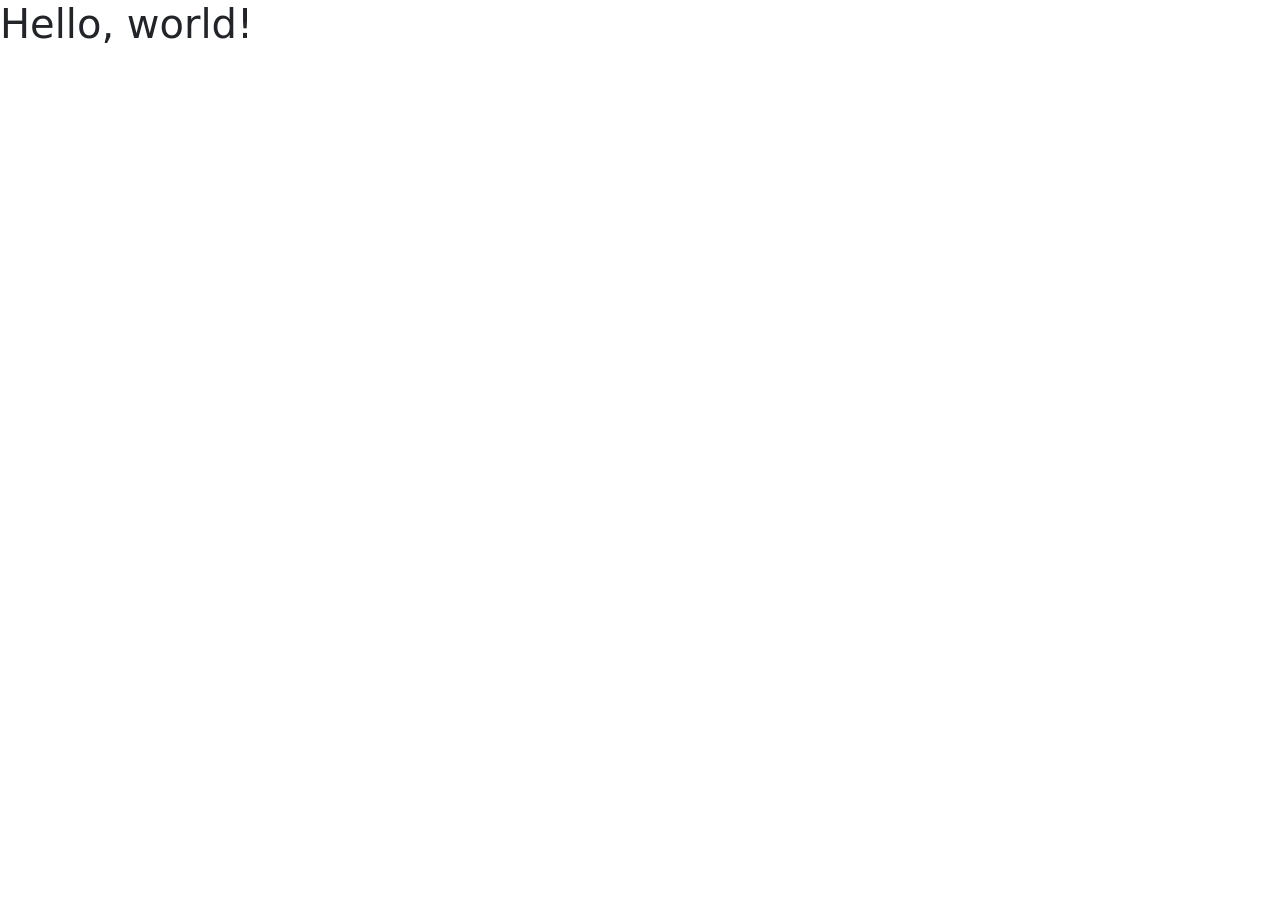
==== index.html @ 4c142cde "Initial commit" ====
<!doctype html>
<html lang="en">

<head>
    <meta charset="utf-8">
    <meta name="viewport" content="width=device-width, initial-scale=1">
    <title>Bootstrap demo</title>
    <link href="css/bootstrap.min.css" rel="stylesheet">
    <link rel="stylesheet" href="css/style.css">
</head>

<body>
    <h1>Hello, world!</h1>
                       <script src="js/bootstrap.min.js"></script>
</body>
</html>
---- css/style.css ----
/* 預設情況下（小螢幕），外層維持單欄 */
.custom-grid-wrapper {
    display: block;
}

/* 當螢幕尺寸超過 1900px 時，讓兩組圖文各自獨立的 .row 變成一排兩組並排 */
@media (min-width: 1900px) {
    .custom-grid-wrapper {
        display: grid;
        grid-template-columns: repeat(2, 1fr); /* 建立兩個等寬欄位 */
        gap: 30px; /* 兩組圖文之間的間距 */
    }
}
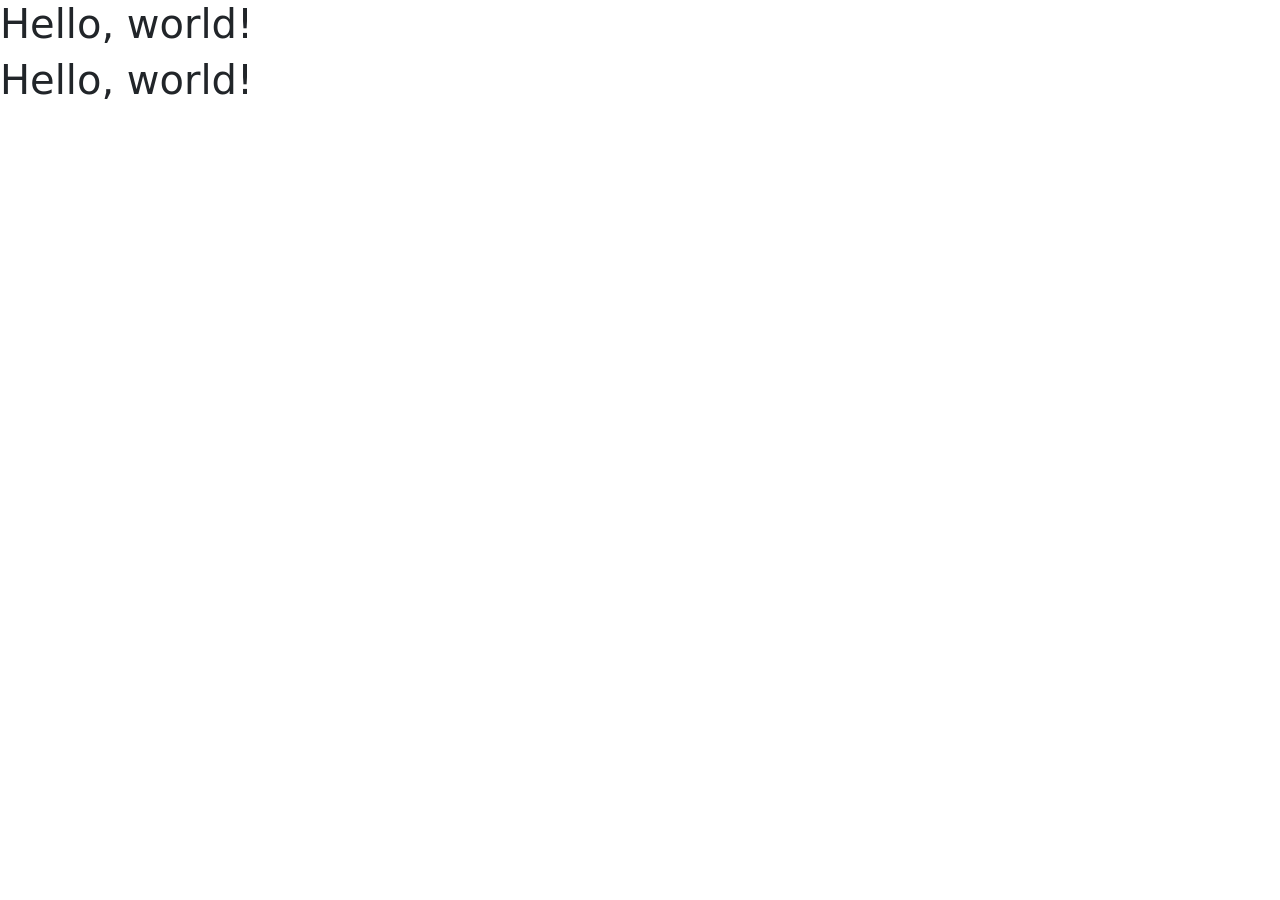
==== commit 731a2357: "Update index.html" ====
--- a/index.html
+++ b/index.html
@@ -12,5 +12,7 @@
 <body>
     <h1>Hello, world!</h1>
                        <script src="js/bootstrap.min.js"></script>
+                           <h1>Hello, world!</h1>
+                       <script src="js/bootstrap.min.js"></script>
 </body>
 </html>
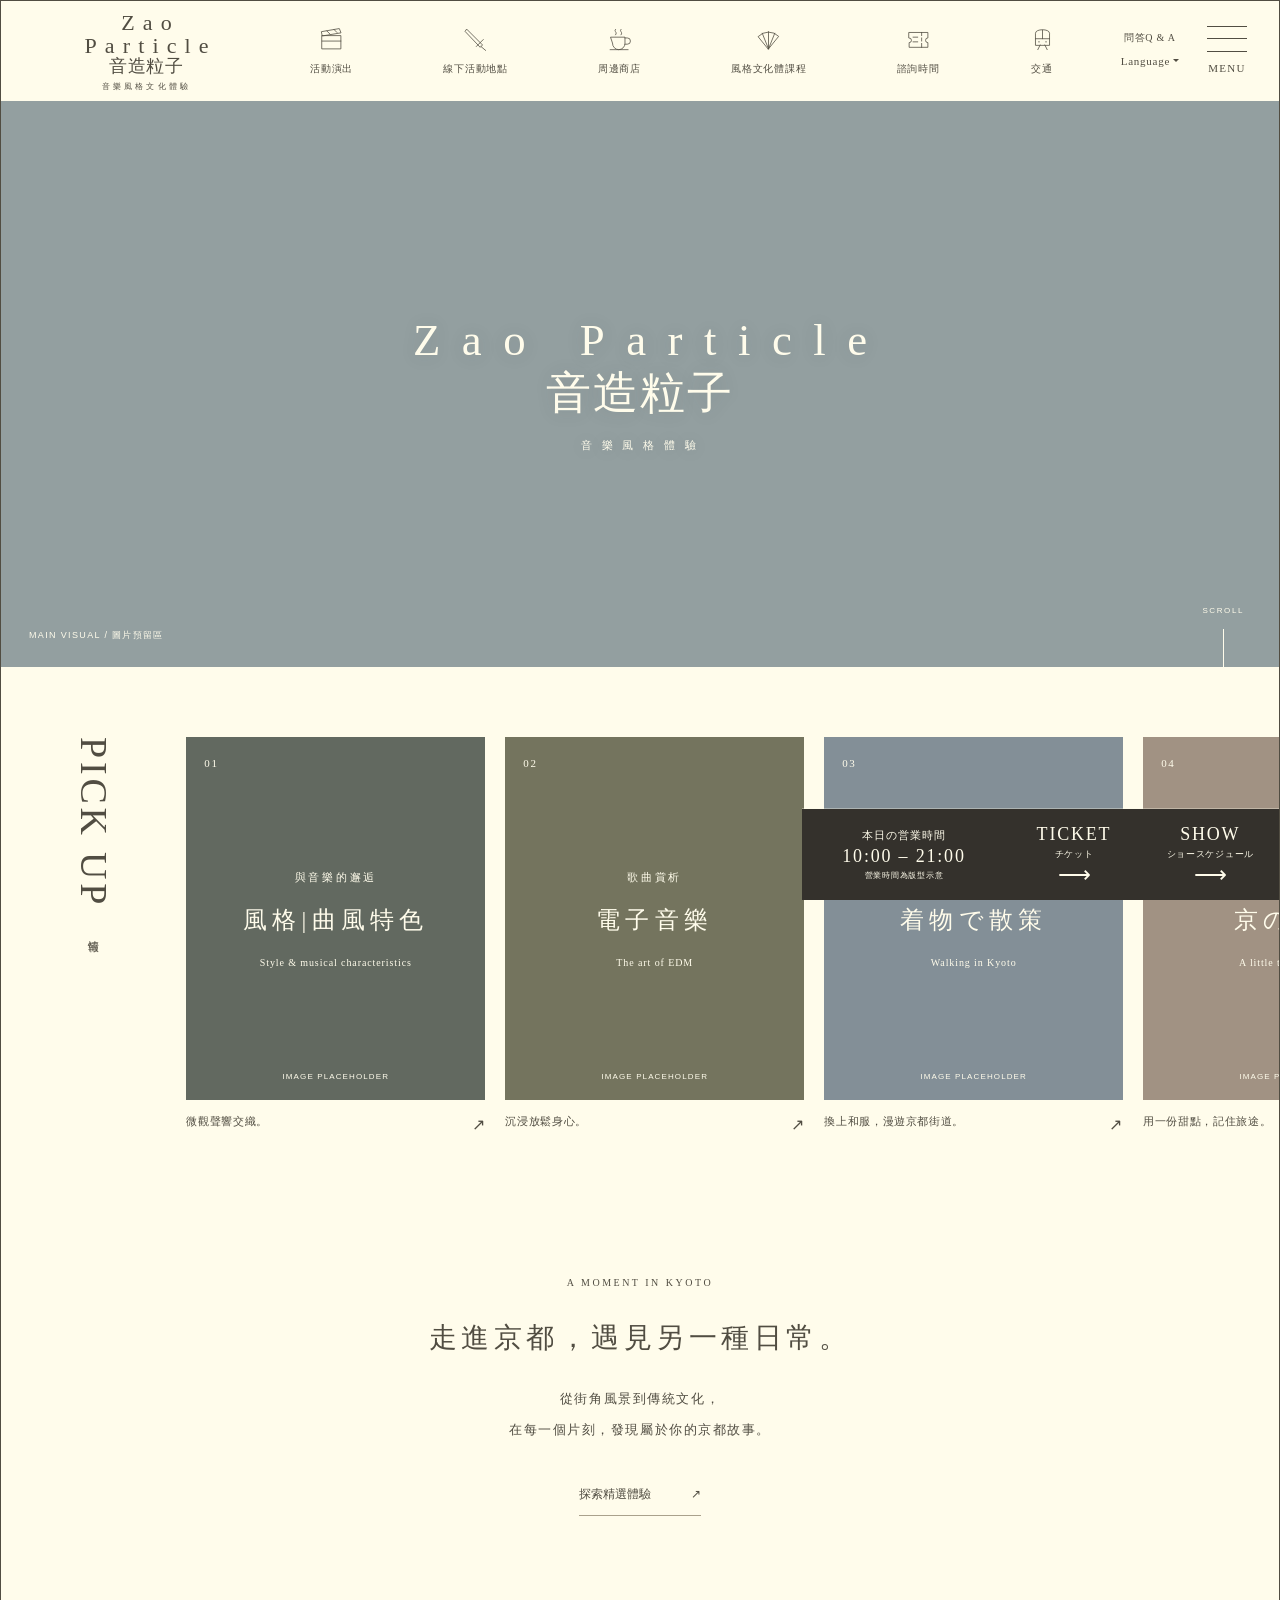
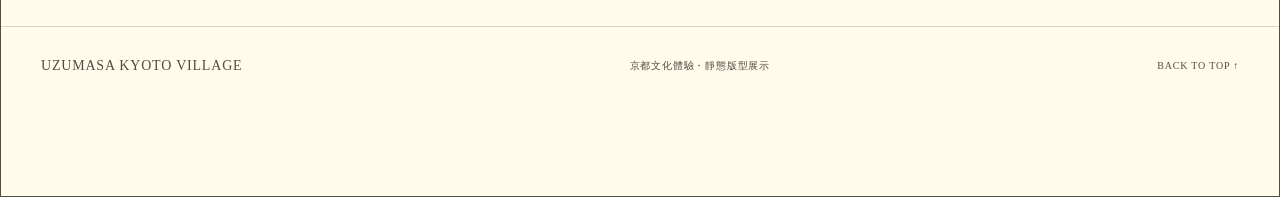
==== commit 934b9d36: "Update homepage layout and styles" ====
--- a/index.html
+++ b/index.html
@@ -1,18 +1,44 @@
 <!doctype html>
-<html lang="en">
-
+<html lang="zh-Hant">
 <head>
-    <meta charset="utf-8">
-    <meta name="viewport" content="width=device-width, initial-scale=1">
-    <title>Bootstrap demo</title>
-    <link href="css/bootstrap.min.css" rel="stylesheet">
-    <link rel="stylesheet" href="css/style.css">
+<meta charset="utf-8"><meta name="viewport" content="width=device-width, initial-scale=1">
+<title>Zao Particle 音造粒子</title>
+<meta name="description" content="音樂文化與體驗 — Bootstrap 靜態首頁。">
+<link href="css/bootstrap.min.css" rel="stylesheet"><link href="css/style.css" rel="stylesheet">
 </head>
-
 <body>
-    <h1>Hello, world!</h1>
-                       <script src="js/bootstrap.min.js"></script>
-                           <h1>Hello, world!</h1>
-                       <script src="js/bootstrap.min.js"></script>
+<header class="site-header navbar container-fluid">
+<a class="brand" href="index.html" aria-label="首頁"><span>Zao Particle</span><strong>音造粒子</strong><small>音樂風格文化體驗</small></a>
+<nav class="desktop-nav d-none d-lg-flex" aria-label="主要導覽">
+<a href="#events"><svg class="nav-icon" viewBox="0 0 32 32" aria-hidden="true"><path d="M4 11h24v17H4z M4 11 3 6l23-4 2 5z M10 5l4 4 M19 3l4 4 M4 18h24"/></svg>活動演出</a>
+<a href="#attractions"><svg class="nav-icon" viewBox="0 0 32 32" aria-hidden="true"><path d="M5 3l20 20-3 3L3 6z M17 25l9-9 M23 25l6 5"/></svg>線下活動地點</a>
+<a href="#food"><svg class="nav-icon" viewBox="0 0 32 32" aria-hidden="true"><path d="M5 13h18v8a8 8 0 0 1-16 0z M23 14h3a4 4 0 0 1 0 8h-3 M4 29h23 M11 3c-3 3 3 3 0 7 M18 3c-3 3 3 3 0 7"/></svg>周邊商店</a>
+<a href="#culture"><svg class="nav-icon" viewBox="0 0 32 32" aria-hidden="true"><path d="M3 12a18 18 0 0 1 26 0L16 28z M16 28V6 M16 28 8 8 M16 28 24 8"/></svg>風格文化體課程</a>
+<a href="#tickets"><svg class="nav-icon" viewBox="0 0 32 32" aria-hidden="true"><path d="M4 7h24v7a3 3 0 0 0 0 6v6H4v-6a3 3 0 0 0 0-6z M20 7v4 M20 14v4 M20 21v5 M9 13h6 M9 19h6"/></svg>諮詢時間</a>
+<a href="#access"><svg class="nav-icon" viewBox="0 0 32 32" aria-hidden="true"><path d="M7 23V8c0-6 18-6 18 0v15z M7 15h18 M16 4v11 M10 29l3-6 M22 29l-3-6 M11 19h1 M20 19h1"/></svg>交通</a>
+</nav>
+<div class="header-actions d-flex align-items-center"><div class="dropdown"><button class="language dropdown-toggle" data-bs-toggle="dropdown" aria-expanded="false"><small>問答Q & A</small>Language</button><ul class="dropdown-menu dropdown-menu-end"><li><a class="dropdown-item" href="index.html">繁體中文</a></li><li><span class="dropdown-item-text">日本語 · 準備中</span></li><li><span class="dropdown-item-text">English · Coming soon</span></li></ul></div><button class="menu-button" data-bs-toggle="offcanvas" data-bs-target="#siteMenu" aria-controls="siteMenu" aria-label="開啟選單"><span class="menu-lines"><i></i><i></i><i></i></span>MENU</button></div>
+</header>
+<main>
+<section class="hero image-slot" aria-label="主視覺圖片預留區">
+<!-- 圖片替換：填入 src 並移除 hidden；建議 1920 × 850。 -->
+<img class="slot-image" src="" alt="主視覺" hidden>
+<div class="hero-title"><p>Zao Particle</p><h1>音造粒子</h1><span>音 樂 風 格 體 驗</span></div>
+<span class="placeholder-label">MAIN VISUAL / 圖片預留區</span><a href="#pickup" class="scroll-cue">SCROLL<span></span></a>
+</section>
+<section class="pickup-section container-fluid" id="pickup" aria-labelledby="pickup-title"><div class="pickup-layout"><div class="section-label"><h2 id="pickup-title">PICK UP</h2><span>情報</span></div><div class="pickup-cards row flex-nowrap g-0">
+<article class="pickup-card col" id="events"><a href="#culture"><div class="card-visual image-slot tone-one"><!-- 圖片替換：填入 src 並移除 hidden。建議 600 × 750。 --><img class="slot-image" src="" alt="傳統文化表演" hidden><span class="image-number">01</span><div class="feature-title"><span>與音樂的邂逅</span><h3>風格|曲風特色</h3><small>Style & musical characteristics</small></div><span class="slot-label">IMAGE PLACEHOLDER</span></div><div class="feature-caption">微觀聲響交織。<span>↗</span></div></a></article>
+<article class="pickup-card col" id="food"><a href="#culture"><div class="card-visual image-slot tone-two"><img class="slot-image" src="" alt="茶道體驗" hidden><span class="image-number">02</span><div class="feature-title"><span>歌曲賞析</span><h3> 電子音樂 </h3><small>The art of EDM</small></div><span class="slot-label">IMAGE PLACEHOLDER</span></div><div class="feature-caption">沉浸放鬆身心。<span>↗</span></div></a></article>
+<article class="pickup-card col" id="attractions"><a href="#culture"><div class="card-visual image-slot tone-three"><img class="slot-image" src="" alt="和服散策體驗" hidden><span class="image-number">03</span><div class="feature-title"><span>いつもと違う、私へ。</span><h3>着物で散策</h3><small>Walking in Kyoto</small></div><span class="slot-label">IMAGE PLACEHOLDER</span></div><div class="feature-caption">換上和服，漫遊京都街道。<span>↗</span></div></a></article>
+<article class="pickup-card col"><a href="#culture"><div class="card-visual image-slot tone-four"><img class="slot-image" src="" alt="京都甜點" hidden><span class="image-number">04</span><div class="feature-title"><span>京都を、味わう。</span><h3>京の甘味</h3><small>A little taste of Kyoto</small></div><span class="slot-label">IMAGE PLACEHOLDER</span></div><div class="feature-caption">用一份甜點，記住旅途。<span>↗</span></div></a></article>
+</div></div></section>
+<section class="intro container text-center" id="culture"><span class="eyebrow">A MOMENT IN KYOTO</span><h2>走進京都，遇見另一種日常。</h2><p>從街角風景到傳統文化，<br>在每一個片刻，發現屬於你的京都故事。</p><a class="text-link" href="#pickup">探索精選體驗 <span>↗</span></a></section>
+<footer class="site-footer container-fluid" id="access"><a href="index.html">UZUMASA KYOTO VILLAGE</a><span>京都文化體驗・靜態版型展示</span><a href="#">BACK TO TOP ↑</a></footer>
+</main>
+<aside class="quick-bar d-flex" id="tickets" aria-label="參觀資訊"><div class="hours"><span>本日の営業時間</span><strong>10:00 – 21:00</strong><small>營業時間為版型示意</small></div><button class="quick-link" data-bs-toggle="modal" data-bs-target="#ticketModal"><span>TICKET</span><small>チケット</small><span class="arrow">⟶</span></button><a href="#events" class="quick-link"><span>SHOW</span><small>ショースケジュール</small><span class="arrow">⟶</span></a></aside>
+<div class="offcanvas offcanvas-end" tabindex="-1" id="siteMenu" aria-labelledby="menuTitle"><div class="offcanvas-header"><h2 class="offcanvas-title" id="menuTitle">EXPLORE KYOTO</h2><button class="btn-close" data-bs-dismiss="offcanvas" aria-label="關閉選單"></button></div><div class="offcanvas-body"><nav class="mobile-menu" aria-label="完整導覽"><a href="#events">イベント・ショー <small>活動與表演 ↗</small></a><a href="#attractions">アトラクション <small>遊園體驗 ↗</small></a><a href="#food">フード・ショップ <small>美食與購物 ↗</small></a><a href="#culture">文化体験・着付 <small>文化與和服體驗 ↗</small></a><a href="#tickets">営業時間・料金 <small>參觀資訊 ↗</small></a><a href="#access">交通アクセス <small>交通資訊 ↗</small></a></nav></div></div>
+<div class="modal fade" id="ticketModal" tabindex="-1" aria-labelledby="ticketTitle" aria-hidden="true"><div class="modal-dialog modal-dialog-centered"><div class="modal-content"><div class="modal-header"><h2 class="modal-title fs-5" id="ticketTitle">TICKET / 參觀資訊</h2><button class="btn-close" data-bs-dismiss="modal" aria-label="關閉"></button></div><div class="modal-body"><p>此頁為靜態切版展示，尚未提供線上購票。</p><p class="mb-0">正式營業時間、票價與購票連結可於此區更新。</p></div></div></div></div>
+<script src="js/bootstrap.bundle.min.js"></script>
+<script>document.querySelectorAll('.mobile-menu a').forEach(function(link){link.addEventListener('click',function(){bootstrap.Offcanvas.getInstance(document.getElementById('siteMenu')).hide();});});</script>
 </body>
-</html>+</html>
--- a/css/style.css
+++ b/css/style.css
@@ -1,13 +1,11 @@
-/* 預設情況下（小螢幕），外層維持單欄 */
-.custom-grid-wrapper {
-    display: block;
-}
-
-/* 當螢幕尺寸超過 1900px 時，讓兩組圖文各自獨立的 .row 變成一排兩組並排 */
-@media (min-width: 1900px) {
-    .custom-grid-wrapper {
-        display: grid;
-        grid-template-columns: repeat(2, 1fr); /* 建立兩個等寬欄位 */
-        gap: 30px; /* 兩組圖文之間的間距 */
-    }
-}+:root{--cream:#fffceb;--ink:#514d42;--line:#d9d4c4;--serif:"Times New Roman","Yu Mincho",serif}
+*{box-sizing:border-box}html{scroll-behavior:smooth;scroll-padding-top:100px}body{margin:0;background:var(--cream);color:var(--ink);font-family:var(--serif);border:1px solid var(--ink)}a{color:inherit;text-decoration:none}button{color:inherit}a:focus-visible,button:focus-visible{outline:2px solid #8d6644;outline-offset:5px}
+.site-header{height:100px;padding:0 32px 0 48px;flex-wrap:nowrap;gap:28px}.brand{width:195px;flex-shrink:0;display:flex;flex-direction:column;text-align:center;line-height:1.05}.brand>span{font-size:22px;letter-spacing:.37em;padding-left:.37em}.brand strong{font-weight:400;font-size:18px;letter-spacing:.05em}.brand small{font-size:8px;letter-spacing:.4em;margin-top:7px}.desktop-nav{flex:1;justify-content:space-around;gap:14px}.desktop-nav a{display:flex;align-items:center;flex-direction:column;gap:9px;white-space:nowrap;font-size:10px;letter-spacing:.08em}.nav-icon{font-family:serif;font-size:27px;font-weight:400;line-height:1}.desktop-nav a:hover{opacity:.55}.header-actions{gap:28px}.language{border:0;background:none;font-family:var(--serif);font-size:11px;letter-spacing:.07em;padding:0}.language small{display:block;font-size:10px;margin-bottom:8px}.menu-button{display:flex;align-items:center;flex-direction:column;gap:8px;padding:0;border:0;background:transparent;font-size:11px;letter-spacing:.12em}.menu-lines{display:flex;width:40px;height:26px;flex-direction:column;justify-content:space-between}.menu-lines i{height:1px;width:100%;background:var(--ink)}.dropdown-menu{background:var(--cream);font-size:13px;border-radius:0}
+.image-slot{position:relative;overflow:hidden}.slot-image{position:absolute;width:100%;height:100%;inset:0;object-fit:cover}.slot-image[hidden]{display:none}.hero{height:44.2vw;max-height:760px;min-height:350px;background:#939fa0;display:grid;place-items:center}.hero-title{position:relative;color:var(--cream);text-align:center;z-index:1;text-shadow:0 1px 18px #36404325}.hero-title p{font-size:clamp(28px,3.5vw,62px);letter-spacing:.48em;padding-left:.48em;margin:0;line-height:1.2}.hero-title h1{font-size:clamp(25px,3.5vw,60px);font-weight:400;letter-spacing:.04em;margin:0;line-height:1.15}.hero-title>span{font-size:11px;letter-spacing:.32em;display:block;margin-top:17px}.placeholder-label{position:absolute;bottom:24px;left:28px;font-family:Arial,sans-serif;font-size:9px;letter-spacing:.15em;color:var(--cream)}.scroll-cue{position:absolute;bottom:0;right:35px;display:flex;align-items:center;flex-direction:column;color:var(--cream);gap:12px;font-family:Arial,sans-serif;font-size:8px;letter-spacing:.2em}.scroll-cue span{height:38px;width:1px;background:var(--cream)}
+.pickup-section{padding:70px 0 0;overflow:hidden}.pickup-layout{display:flex}.section-label{width:14.5%;flex-shrink:0;display:flex;align-items:center;gap:23px;writing-mode:vertical-rl}.section-label h2{font-size:38px;letter-spacing:.1em;line-height:1;margin:0;font-weight:400}.section-label>span{font-size:11px;letter-spacing:.2em}.pickup-cards{gap:20px;flex:1;min-width:0;overflow-x:auto;padding-right:25px;padding-bottom:4px;scroll-snap-type:x mandatory;scrollbar-width:thin;scrollbar-color:#bdb7a7 transparent}.pickup-card{flex:0 0 28%;min-width:210px;scroll-snap-align:start}.pickup-card>a{display:block}.card-visual{aspect-ratio:3/3.65;display:grid;place-items:center;color:var(--cream);transition:filter .3s}.pickup-card>a:hover .card-visual{filter:brightness(1.08)}.tone-one{background:#626960}.tone-two{background:#74745e}.tone-three{background:#838f97}.tone-four{background:#a19283}.feature-title{z-index:1;text-align:center}.feature-title>span{font-size:11px;letter-spacing:.25em}.feature-title h3{font-weight:400;font-size:24px;letter-spacing:.22em;margin:18px 0 14px}.feature-title small{font-size:10px;letter-spacing:.09em}.image-number{position:absolute;top:18px;left:18px;font-size:11px;letter-spacing:.15em}.slot-label{position:absolute;bottom:17px;font-family:Arial,sans-serif;font-size:8px;letter-spacing:.14em}.feature-caption{display:flex;justify-content:space-between;gap:15px;padding:13px 0;font-size:11px;letter-spacing:.06em}.feature-caption>span{font-size:16px}.intro{padding-top:115px;padding-bottom:110px}.eyebrow{font-size:10px;letter-spacing:.25em}.intro h2{font-weight:400;font-size:28px;letter-spacing:.16em;margin:28px 0}.intro p{font-size:13px;line-height:2.4;letter-spacing:.12em}.text-link{display:inline-flex;gap:40px;border-bottom:1px solid #aaa18c;padding:12px 0;font-size:12px;margin-top:12px}.site-footer{border-top:1px solid var(--line);padding:28px 40px 120px;display:flex;gap:25px;align-items:center;justify-content:space-between;font-size:10px;letter-spacing:.08em}.site-footer>a:first-child{font-size:14px}
+.quick-bar{position:fixed;right:1px;bottom:0;z-index:1020;background:#34312c;color:var(--cream);box-shadow:0 -1px 0 #fffceb55}.hours{padding:18px 32px;display:flex;align-items:center;flex-direction:column;min-width:205px}.hours>span{font-size:11px;letter-spacing:.1em}.hours strong{font-weight:400;font-size:18px;letter-spacing:.1em;line-height:1.5}.hours small{font-size:8px;letter-spacing:.09em}.quick-link{background:transparent;border:0;color:inherit;min-width:135px;display:flex;flex-direction:column;justify-content:center;align-items:center;padding:12px 25px;transition:background .2s}.quick-link:hover{color:inherit;background:#ffffff12}.quick-link>span:first-child{font-size:18px;letter-spacing:.1em}.quick-link small{font-size:9px;letter-spacing:.08em}.arrow{font-size:23px;line-height:1.1}.offcanvas{background:var(--cream);--bs-offcanvas-width:440px}.offcanvas-header{padding:30px}.offcanvas-title{font-size:18px;letter-spacing:.12em}.mobile-menu{display:flex;flex-direction:column}.mobile-menu a{border-bottom:1px solid var(--line);padding:22px 10px;font-size:18px}.mobile-menu small{display:block;font-size:11px;margin-top:8px;letter-spacing:.08em}.modal-content{background:var(--cream);border-radius:0}.modal-body{font-size:14px;line-height:1.8}
+@media(max-width:1199.98px){.site-header{padding:0 24px;gap:20px;height:85px}.brand{width:170px}.brand>span{font-size:19px}.brand strong{font-size:16px}.desktop-nav{gap:10px}.desktop-nav a{font-size:8px}.header-actions{gap:18px}.language{font-size:9px}.language small{font-size:8px}.pickup-section{padding-top:55px}.section-label h2{font-size:30px}.section-label{gap:18px}.pickup-cards{gap:18px}.pickup-card{min-width:190px}.hours{padding:13px 22px;min-width:180px}.quick-link{min-width:115px;padding:10px 18px}}
+@media(max-width:991.98px){.site-header{justify-content:space-between;height:86px}.header-actions{margin-left:auto;gap:30px}.language{font-size:11px}.language small{font-size:9px}.hero{min-height:390px;height:55vw}.pickup-card{flex-basis:36%;min-width:220px}.section-label{width:13%;gap:20px}.section-label h2{font-size:28px}.section-label>span{font-size:10px}.site-footer{flex-wrap:wrap}.intro h2{font-size:25px}}
+@media(max-width:575.98px){html{scroll-padding-top:30px}.site-header{height:78px;padding:0 18px;gap:10px}.brand{width:145px}.brand>span{font-size:16px}.brand strong{font-size:13px}.brand small{font-size:7px;margin-top:5px}.header-actions{gap:17px}.language small{display:none}.language{font-size:9px}.menu-lines{width:28px;height:21px}.menu-button{font-size:9px;gap:6px}.hero{height:113vw;min-height:360px;max-height:570px}.hero-title p{font-size:28px}.hero-title h1{font-size:27px}.hero-title>span{font-size:9px}.placeholder-label{left:18px;bottom:20px;font-size:7px}.scroll-cue{right:20px}.pickup-section{padding-top:35px}.section-label{width:62px;gap:17px}.section-label h2{font-size:24px}.section-label>span{font-size:9px}.pickup-cards{gap:13px;padding-right:18px}.pickup-card{flex-basis:70%;min-width:200px}.feature-caption{font-size:10px}.intro{padding:75px 24px}.intro h2{font-size:21px;line-height:1.8;letter-spacing:.1em}.intro p{font-size:12px}.quick-bar{left:1px;right:1px}.hours{min-width:0;flex:1.35;padding:12px 8px}.hours>span{font-size:9px}.hours strong{font-size:15px}.hours small{font-size:7px}.quick-link{flex:1;min-width:0;padding:10px 8px;border-left:1px solid #ffffff20}.quick-link>span:first-child{font-size:16px}.quick-link small{font-size:8px}.arrow{font-size:20px}.site-footer{padding:25px 22px 115px;flex-direction:column;align-items:flex-start;gap:15px}.offcanvas{--bs-offcanvas-width:100%}}
+@media(prefers-reduced-motion:reduce){html{scroll-behavior:auto}.card-visual,.quick-link{transition:none}}
+.nav-icon{width:25px;height:25px;fill:none;stroke:currentColor;stroke-width:1;stroke-linecap:round;stroke-linejoin:round}
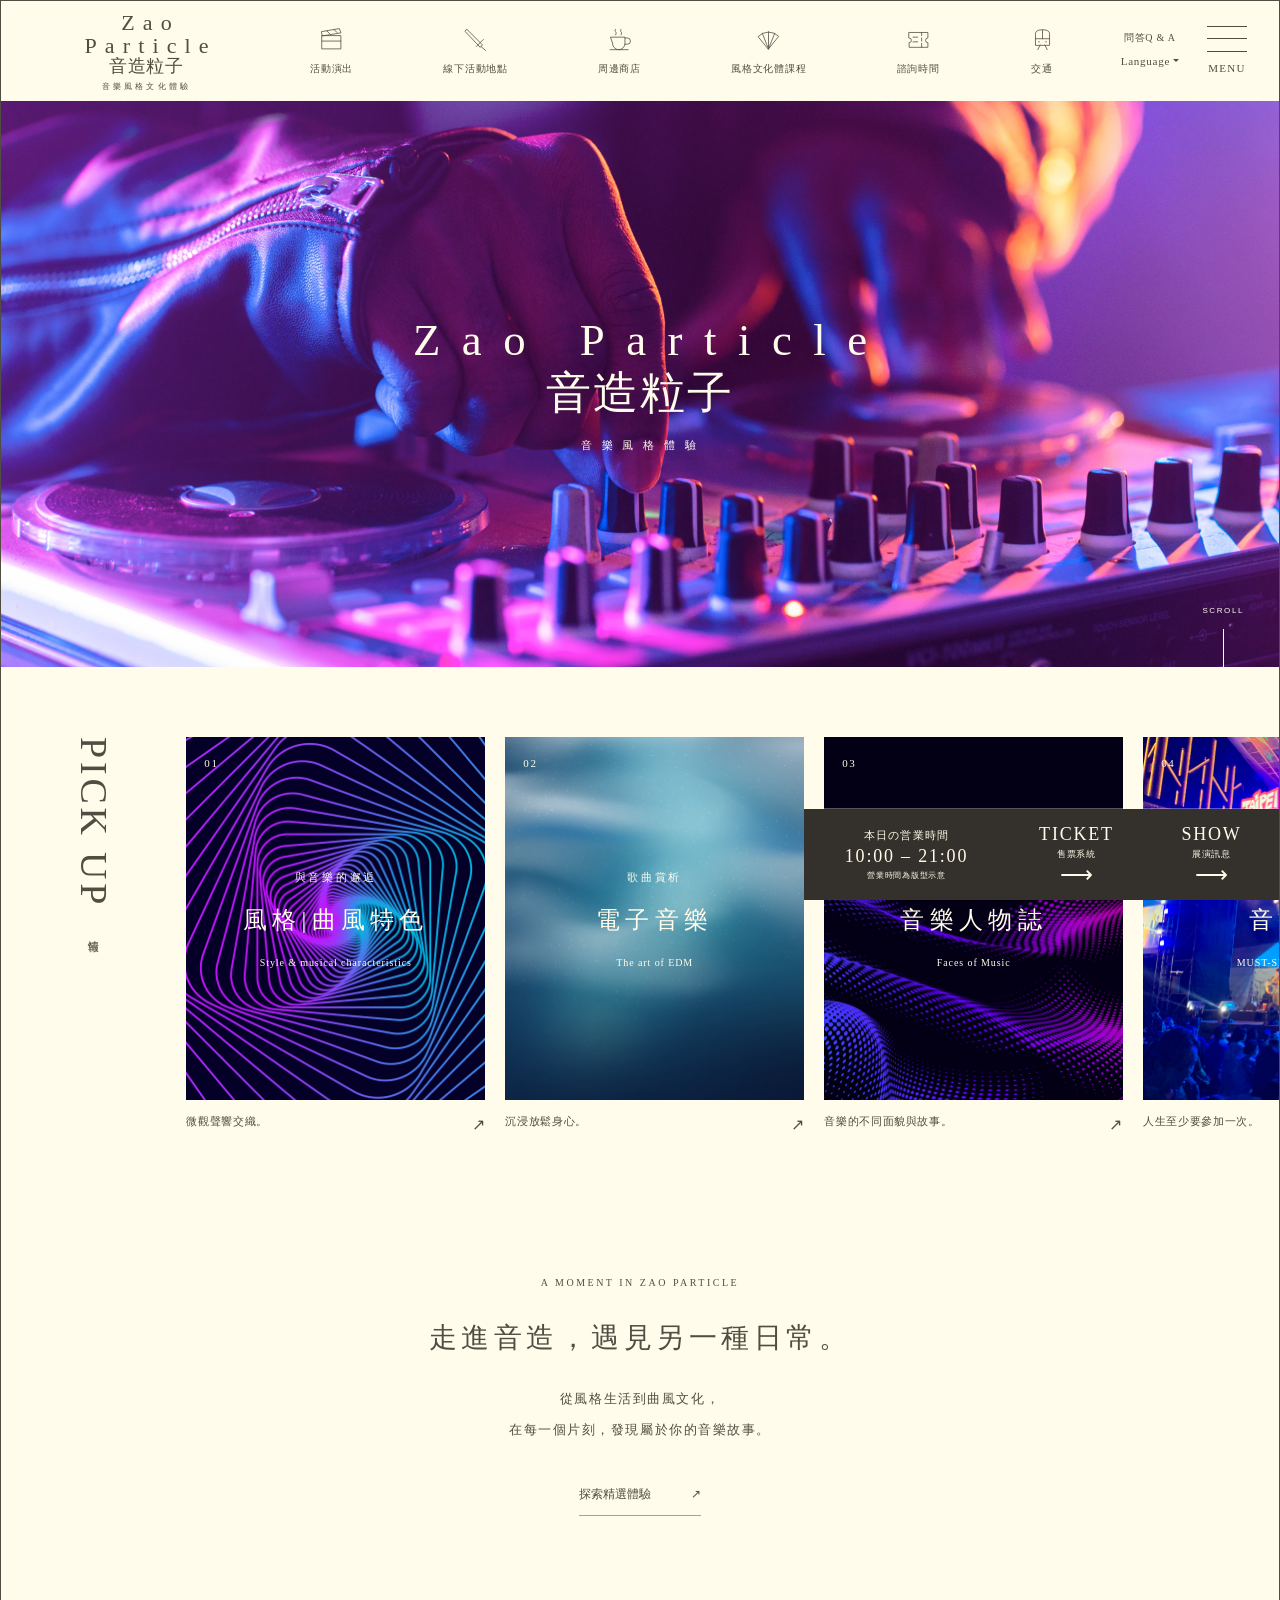
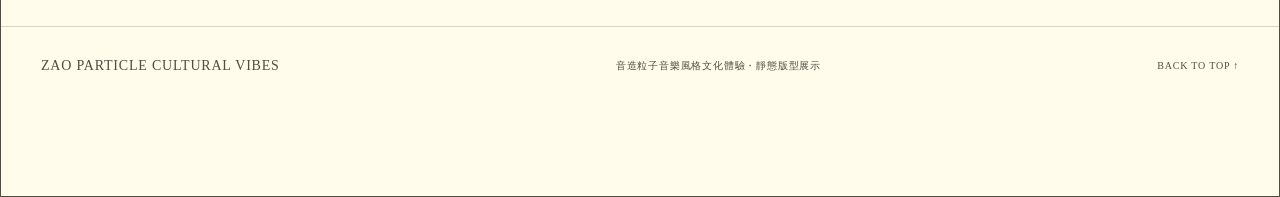
==== commit 6f97f44f: "Update homepage images and content" ====
--- a/index.html
+++ b/index.html
@@ -20,23 +20,22 @@
 <div class="header-actions d-flex align-items-center"><div class="dropdown"><button class="language dropdown-toggle" data-bs-toggle="dropdown" aria-expanded="false"><small>問答Q & A</small>Language</button><ul class="dropdown-menu dropdown-menu-end"><li><a class="dropdown-item" href="index.html">繁體中文</a></li><li><span class="dropdown-item-text">日本語 · 準備中</span></li><li><span class="dropdown-item-text">English · Coming soon</span></li></ul></div><button class="menu-button" data-bs-toggle="offcanvas" data-bs-target="#siteMenu" aria-controls="siteMenu" aria-label="開啟選單"><span class="menu-lines"><i></i><i></i><i></i></span>MENU</button></div>
 </header>
 <main>
-<section class="hero image-slot" aria-label="主視覺圖片預留區">
-<!-- 圖片替換：填入 src 並移除 hidden；建議 1920 × 850。 -->
-<img class="slot-image" src="" alt="主視覺" hidden>
+<section class="hero image-slot" aria-label="首頁主視覺">
+<img class="slot-image" src="img/hero.png" alt="DJ 在紫紅色燈光下操作混音器">
 <div class="hero-title"><p>Zao Particle</p><h1>音造粒子</h1><span>音 樂 風 格 體 驗</span></div>
-<span class="placeholder-label">MAIN VISUAL / 圖片預留區</span><a href="#pickup" class="scroll-cue">SCROLL<span></span></a>
+<a href="#pickup" class="scroll-cue">SCROLL<span></span></a>
 </section>
 <section class="pickup-section container-fluid" id="pickup" aria-labelledby="pickup-title"><div class="pickup-layout"><div class="section-label"><h2 id="pickup-title">PICK UP</h2><span>情報</span></div><div class="pickup-cards row flex-nowrap g-0">
-<article class="pickup-card col" id="events"><a href="#culture"><div class="card-visual image-slot tone-one"><!-- 圖片替換：填入 src 並移除 hidden。建議 600 × 750。 --><img class="slot-image" src="" alt="傳統文化表演" hidden><span class="image-number">01</span><div class="feature-title"><span>與音樂的邂逅</span><h3>風格|曲風特色</h3><small>Style & musical characteristics</small></div><span class="slot-label">IMAGE PLACEHOLDER</span></div><div class="feature-caption">微觀聲響交織。<span>↗</span></div></a></article>
-<article class="pickup-card col" id="food"><a href="#culture"><div class="card-visual image-slot tone-two"><img class="slot-image" src="" alt="茶道體驗" hidden><span class="image-number">02</span><div class="feature-title"><span>歌曲賞析</span><h3> 電子音樂 </h3><small>The art of EDM</small></div><span class="slot-label">IMAGE PLACEHOLDER</span></div><div class="feature-caption">沉浸放鬆身心。<span>↗</span></div></a></article>
-<article class="pickup-card col" id="attractions"><a href="#culture"><div class="card-visual image-slot tone-three"><img class="slot-image" src="" alt="和服散策體驗" hidden><span class="image-number">03</span><div class="feature-title"><span>いつもと違う、私へ。</span><h3>着物で散策</h3><small>Walking in Kyoto</small></div><span class="slot-label">IMAGE PLACEHOLDER</span></div><div class="feature-caption">換上和服，漫遊京都街道。<span>↗</span></div></a></article>
-<article class="pickup-card col"><a href="#culture"><div class="card-visual image-slot tone-four"><img class="slot-image" src="" alt="京都甜點" hidden><span class="image-number">04</span><div class="feature-title"><span>京都を、味わう。</span><h3>京の甘味</h3><small>A little taste of Kyoto</small></div><span class="slot-label">IMAGE PLACEHOLDER</span></div><div class="feature-caption">用一份甜點，記住旅途。<span>↗</span></div></a></article>
+<article class="pickup-card col" id="events"><a href="#culture"><div class="card-visual image-slot tone-one"><img class="slot-image" src="img/01.png" alt="紫藍色幾何線條構成的電子音樂視覺"><span class="image-number">01</span><div class="feature-title"><span>與音樂的邂逅</span><h3>風格|曲風特色</h3><small>Style & musical characteristics</small></div></div><div class="feature-caption">微觀聲響交織。<span>↗</span></div></a></article>
+<article class="pickup-card col" id="food"><a href="#culture"><div class="card-visual image-slot tone-two"><img class="slot-image" src="img/02.png" alt="藍色星塵般的抽象音樂背景"><span class="image-number">02</span><div class="feature-title"><span>歌曲賞析</span><h3> 電子音樂 </h3><small>The art of EDM</small></div></div><div class="feature-caption">沉浸放鬆身心。<span>↗</span></div></a></article>
+<article class="pickup-card col" id="attractions"><a href="#culture"><div class="card-visual image-slot tone-three"><img class="slot-image" src="img/03.png" alt="深色底的紫色波紋抽象圖案"><span class="image-number">03</span><div class="feature-title"><span>不同面向的</span><h3>音樂人物誌</h3><small>Faces of Music</small></div></div><div class="feature-caption">音樂的不同面貌與故事。<span>↗</span></div></a></article>
+<article class="pickup-card col"><a href="#culture"><div class="card-visual image-slot tone-four"><img class="slot-image" src="img/04.png" alt="藍紫燈光下的現場音樂演出"><span class="image-number">04</span><div class="feature-title"><span>人生一定要去一次的</span><h3>音樂祭</h3><small>MUST-SEE FESTIVAL</small></div></div><div class="feature-caption">人生至少要參加一次。<span>↗</span></div></a></article>
 </div></div></section>
-<section class="intro container text-center" id="culture"><span class="eyebrow">A MOMENT IN KYOTO</span><h2>走進京都，遇見另一種日常。</h2><p>從街角風景到傳統文化，<br>在每一個片刻，發現屬於你的京都故事。</p><a class="text-link" href="#pickup">探索精選體驗 <span>↗</span></a></section>
-<footer class="site-footer container-fluid" id="access"><a href="index.html">UZUMASA KYOTO VILLAGE</a><span>京都文化體驗・靜態版型展示</span><a href="#">BACK TO TOP ↑</a></footer>
+<section class="intro container text-center" id="culture"><span class="eyebrow">A MOMENT IN ZAO PARTICLE</span><h2>走進音造，遇見另一種日常。</h2><p>從風格生活到曲風文化，<br>在每一個片刻，發現屬於你的音樂故事。</p><a class="text-link" href="#pickup">探索精選體驗 <span>↗</span></a></section>
+<footer class="site-footer container-fluid" id="access"><a href="index.html">ZAO PARTICLE CULTURAL VIBES</a><span>音造粒子音樂風格文化體驗・靜態版型展示</span><a href="#">BACK TO TOP ↑</a></footer>
 </main>
-<aside class="quick-bar d-flex" id="tickets" aria-label="參觀資訊"><div class="hours"><span>本日の営業時間</span><strong>10:00 – 21:00</strong><small>營業時間為版型示意</small></div><button class="quick-link" data-bs-toggle="modal" data-bs-target="#ticketModal"><span>TICKET</span><small>チケット</small><span class="arrow">⟶</span></button><a href="#events" class="quick-link"><span>SHOW</span><small>ショースケジュール</small><span class="arrow">⟶</span></a></aside>
-<div class="offcanvas offcanvas-end" tabindex="-1" id="siteMenu" aria-labelledby="menuTitle"><div class="offcanvas-header"><h2 class="offcanvas-title" id="menuTitle">EXPLORE KYOTO</h2><button class="btn-close" data-bs-dismiss="offcanvas" aria-label="關閉選單"></button></div><div class="offcanvas-body"><nav class="mobile-menu" aria-label="完整導覽"><a href="#events">イベント・ショー <small>活動與表演 ↗</small></a><a href="#attractions">アトラクション <small>遊園體驗 ↗</small></a><a href="#food">フード・ショップ <small>美食與購物 ↗</small></a><a href="#culture">文化体験・着付 <small>文化與和服體驗 ↗</small></a><a href="#tickets">営業時間・料金 <small>參觀資訊 ↗</small></a><a href="#access">交通アクセス <small>交通資訊 ↗</small></a></nav></div></div>
+<aside class="quick-bar d-flex" id="tickets" aria-label="參觀資訊"><div class="hours"><span>本日の営業時間</span><strong>10:00 – 21:00</strong><small>營業時間為版型示意</small></div><button class="quick-link" data-bs-toggle="modal" data-bs-target="#ticketModal"><span>TICKET</span><small>售票系統</small><span class="arrow">⟶</span></button><a href="#events" class="quick-link"><span>SHOW</span><small>展演訊息</small><span class="arrow">⟶</span></a></aside>
+<div class="offcanvas offcanvas-end" tabindex="-1" id="siteMenu" aria-labelledby="menuTitle"><div class="offcanvas-header"><h2 class="offcanvas-title" id="menuTitle">ZAO PARTICLE</h2><button class="btn-close" data-bs-dismiss="offcanvas" aria-label="關閉選單"></button></div><div class="offcanvas-body"><nav class="mobile-menu" aria-label="完整導覽"><a href="#events">活動與表演 <small>活動表演相關訊息 ↗</small></a><a href="#attractions">線下活動地點 <small>活動場地與租借服務 ↗</small></a><a href="#food">周邊商店 <small>風格選品與購物 ↗</small></a><a href="#culture">風格文化體驗課 <small>同好經驗分享工作坊 ↗</small></a><a href="#tickets">諮詢時間預約 <small>了解更多資訊 ↗</small></a><a href="#access">交通 <small>地圖與交通資訊 ↗</small></a></nav></div></div>
 <div class="modal fade" id="ticketModal" tabindex="-1" aria-labelledby="ticketTitle" aria-hidden="true"><div class="modal-dialog modal-dialog-centered"><div class="modal-content"><div class="modal-header"><h2 class="modal-title fs-5" id="ticketTitle">TICKET / 參觀資訊</h2><button class="btn-close" data-bs-dismiss="modal" aria-label="關閉"></button></div><div class="modal-body"><p>此頁為靜態切版展示，尚未提供線上購票。</p><p class="mb-0">正式營業時間、票價與購票連結可於此區更新。</p></div></div></div></div>
 <script src="js/bootstrap.bundle.min.js"></script>
 <script>document.querySelectorAll('.mobile-menu a').forEach(function(link){link.addEventListener('click',function(){bootstrap.Offcanvas.getInstance(document.getElementById('siteMenu')).hide();});});</script>
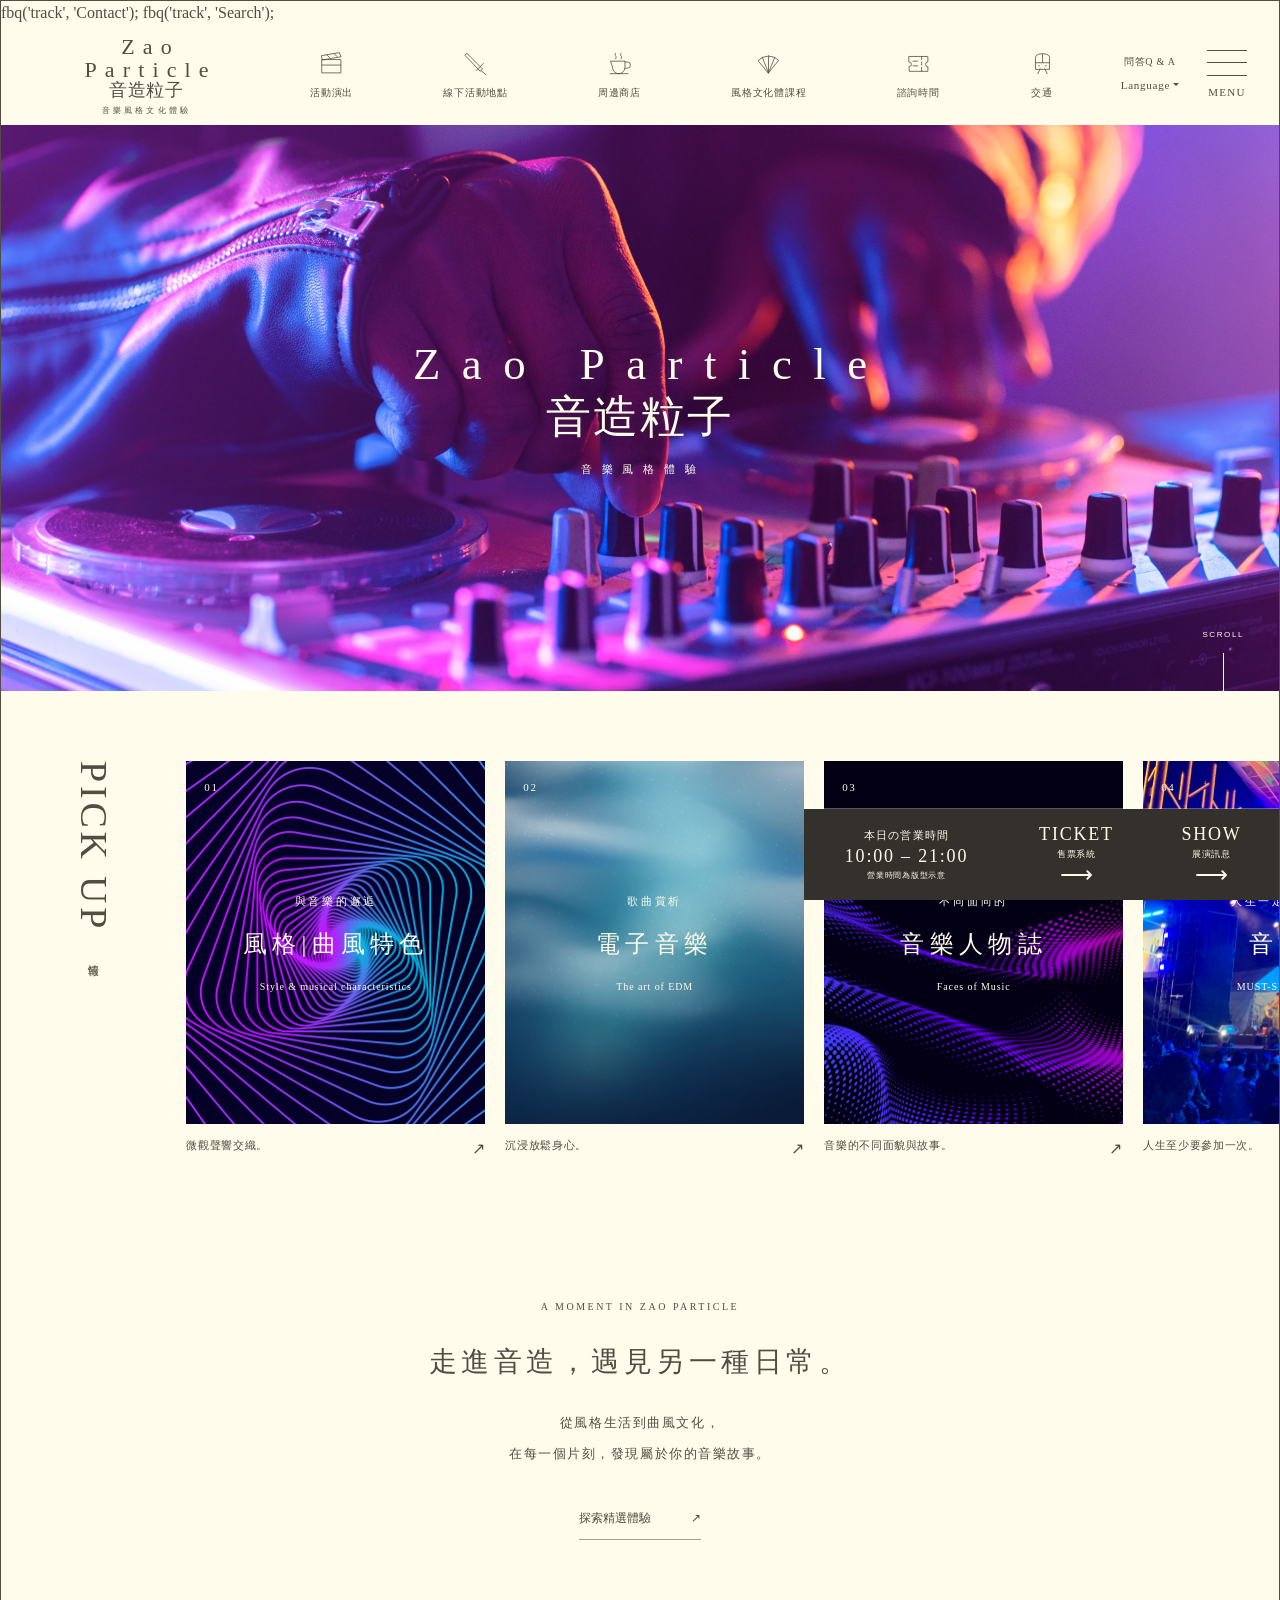
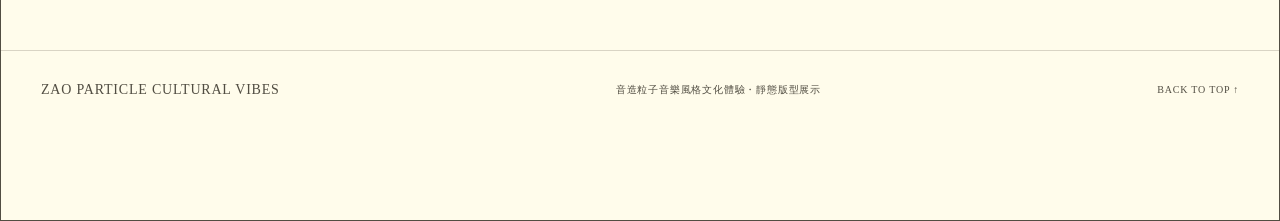
==== commit bb062578: "add Meta Business Suite" ====
--- a/index.html
+++ b/index.html
@@ -1,43 +1,176 @@
 <!doctype html>
 <html lang="zh-Hant">
+
 <head>
-<meta charset="utf-8"><meta name="viewport" content="width=device-width, initial-scale=1">
-<title>Zao Particle 音造粒子</title>
-<meta name="description" content="音樂文化與體驗 — Bootstrap 靜態首頁。">
-<link href="css/bootstrap.min.css" rel="stylesheet"><link href="css/style.css" rel="stylesheet">
+  <meta charset="utf-8">
+  <meta name="viewport" content="width=device-width, initial-scale=1">
+  <title>Zao Particle 音造粒子</title>
+  <meta name="description" content="音樂文化與體驗 — Bootstrap 靜態首頁。">
+  <link href="css/bootstrap.min.css" rel="stylesheet">
+  <link href="css/style.css" rel="stylesheet">
+  <!--------google tag manager(GTM)--------->
+  <script async src="https://www.googletagmanager.com/gtm.js?id=GTM-5DJQC2ZK"></script>
+  <script>
+    window.dataLayer = window.dataLayer || [];
+    function gtag() {dataLayer.push(arguments);}
+    gtag('js', new Date());
+  </script>
+  <!-- Meta Pixel Code -->
+  <script>
+    !function (f, b, e, v, n, t, s) {
+      if (f.fbq) return; n = f.fbq = function () {
+        n.callMethod ?
+          n.callMethod.apply(n, arguments) : n.queue.push(arguments)
+      };
+      if (!f._fbq) f._fbq = n; n.push = n; n.loaded = !0; n.version = '2.0';
+      n.queue = []; t = b.createElement(e); t.async = !0;
+      t.src = v; s = b.getElementsByTagName(e)[0];
+      s.parentNode.insertBefore(t, s)
+    }(window, document, 'script',
+      'https://connect.facebook.net/en_US/fbevents.js');
+    fbq('init', '1149183024741204');
+    fbq('track', 'PageView');
+  </script>
+  <noscript><img height="1" width="1" style="display:none"
+      src="https://www.facebook.com/tr?id=1149183024741204&ev=PageView&noscript=1" /></noscript>
+  <!-- End Meta Pixel Code -->
+  </script>
+  fbq('track', 'Contact');
+  fbq('track', 'Search');
+  </script>
 </head>
 <body>
-<header class="site-header navbar container-fluid">
-<a class="brand" href="index.html" aria-label="首頁"><span>Zao Particle</span><strong>音造粒子</strong><small>音樂風格文化體驗</small></a>
-<nav class="desktop-nav d-none d-lg-flex" aria-label="主要導覽">
-<a href="#events"><svg class="nav-icon" viewBox="0 0 32 32" aria-hidden="true"><path d="M4 11h24v17H4z M4 11 3 6l23-4 2 5z M10 5l4 4 M19 3l4 4 M4 18h24"/></svg>活動演出</a>
-<a href="#attractions"><svg class="nav-icon" viewBox="0 0 32 32" aria-hidden="true"><path d="M5 3l20 20-3 3L3 6z M17 25l9-9 M23 25l6 5"/></svg>線下活動地點</a>
-<a href="#food"><svg class="nav-icon" viewBox="0 0 32 32" aria-hidden="true"><path d="M5 13h18v8a8 8 0 0 1-16 0z M23 14h3a4 4 0 0 1 0 8h-3 M4 29h23 M11 3c-3 3 3 3 0 7 M18 3c-3 3 3 3 0 7"/></svg>周邊商店</a>
-<a href="#culture"><svg class="nav-icon" viewBox="0 0 32 32" aria-hidden="true"><path d="M3 12a18 18 0 0 1 26 0L16 28z M16 28V6 M16 28 8 8 M16 28 24 8"/></svg>風格文化體課程</a>
-<a href="#tickets"><svg class="nav-icon" viewBox="0 0 32 32" aria-hidden="true"><path d="M4 7h24v7a3 3 0 0 0 0 6v6H4v-6a3 3 0 0 0 0-6z M20 7v4 M20 14v4 M20 21v5 M9 13h6 M9 19h6"/></svg>諮詢時間</a>
-<a href="#access"><svg class="nav-icon" viewBox="0 0 32 32" aria-hidden="true"><path d="M7 23V8c0-6 18-6 18 0v15z M7 15h18 M16 4v11 M10 29l3-6 M22 29l-3-6 M11 19h1 M20 19h1"/></svg>交通</a>
-</nav>
-<div class="header-actions d-flex align-items-center"><div class="dropdown"><button class="language dropdown-toggle" data-bs-toggle="dropdown" aria-expanded="false"><small>問答Q & A</small>Language</button><ul class="dropdown-menu dropdown-menu-end"><li><a class="dropdown-item" href="index.html">繁體中文</a></li><li><span class="dropdown-item-text">日本語 · 準備中</span></li><li><span class="dropdown-item-text">English · Coming soon</span></li></ul></div><button class="menu-button" data-bs-toggle="offcanvas" data-bs-target="#siteMenu" aria-controls="siteMenu" aria-label="開啟選單"><span class="menu-lines"><i></i><i></i><i></i></span>MENU</button></div>
-</header>
-<main>
-<section class="hero image-slot" aria-label="首頁主視覺">
-<img class="slot-image" src="img/hero.png" alt="DJ 在紫紅色燈光下操作混音器">
-<div class="hero-title"><p>Zao Particle</p><h1>音造粒子</h1><span>音 樂 風 格 體 驗</span></div>
-<a href="#pickup" class="scroll-cue">SCROLL<span></span></a>
-</section>
-<section class="pickup-section container-fluid" id="pickup" aria-labelledby="pickup-title"><div class="pickup-layout"><div class="section-label"><h2 id="pickup-title">PICK UP</h2><span>情報</span></div><div class="pickup-cards row flex-nowrap g-0">
-<article class="pickup-card col" id="events"><a href="#culture"><div class="card-visual image-slot tone-one"><img class="slot-image" src="img/01.png" alt="紫藍色幾何線條構成的電子音樂視覺"><span class="image-number">01</span><div class="feature-title"><span>與音樂的邂逅</span><h3>風格|曲風特色</h3><small>Style & musical characteristics</small></div></div><div class="feature-caption">微觀聲響交織。<span>↗</span></div></a></article>
-<article class="pickup-card col" id="food"><a href="#culture"><div class="card-visual image-slot tone-two"><img class="slot-image" src="img/02.png" alt="藍色星塵般的抽象音樂背景"><span class="image-number">02</span><div class="feature-title"><span>歌曲賞析</span><h3> 電子音樂 </h3><small>The art of EDM</small></div></div><div class="feature-caption">沉浸放鬆身心。<span>↗</span></div></a></article>
-<article class="pickup-card col" id="attractions"><a href="#culture"><div class="card-visual image-slot tone-three"><img class="slot-image" src="img/03.png" alt="深色底的紫色波紋抽象圖案"><span class="image-number">03</span><div class="feature-title"><span>不同面向的</span><h3>音樂人物誌</h3><small>Faces of Music</small></div></div><div class="feature-caption">音樂的不同面貌與故事。<span>↗</span></div></a></article>
-<article class="pickup-card col"><a href="#culture"><div class="card-visual image-slot tone-four"><img class="slot-image" src="img/04.png" alt="藍紫燈光下的現場音樂演出"><span class="image-number">04</span><div class="feature-title"><span>人生一定要去一次的</span><h3>音樂祭</h3><small>MUST-SEE FESTIVAL</small></div></div><div class="feature-caption">人生至少要參加一次。<span>↗</span></div></a></article>
-</div></div></section>
-<section class="intro container text-center" id="culture"><span class="eyebrow">A MOMENT IN ZAO PARTICLE</span><h2>走進音造，遇見另一種日常。</h2><p>從風格生活到曲風文化，<br>在每一個片刻，發現屬於你的音樂故事。</p><a class="text-link" href="#pickup">探索精選體驗 <span>↗</span></a></section>
-<footer class="site-footer container-fluid" id="access"><a href="index.html">ZAO PARTICLE CULTURAL VIBES</a><span>音造粒子音樂風格文化體驗・靜態版型展示</span><a href="#">BACK TO TOP ↑</a></footer>
-</main>
-<aside class="quick-bar d-flex" id="tickets" aria-label="參觀資訊"><div class="hours"><span>本日の営業時間</span><strong>10:00 – 21:00</strong><small>營業時間為版型示意</small></div><button class="quick-link" data-bs-toggle="modal" data-bs-target="#ticketModal"><span>TICKET</span><small>售票系統</small><span class="arrow">⟶</span></button><a href="#events" class="quick-link"><span>SHOW</span><small>展演訊息</small><span class="arrow">⟶</span></a></aside>
-<div class="offcanvas offcanvas-end" tabindex="-1" id="siteMenu" aria-labelledby="menuTitle"><div class="offcanvas-header"><h2 class="offcanvas-title" id="menuTitle">ZAO PARTICLE</h2><button class="btn-close" data-bs-dismiss="offcanvas" aria-label="關閉選單"></button></div><div class="offcanvas-body"><nav class="mobile-menu" aria-label="完整導覽"><a href="#events">活動與表演 <small>活動表演相關訊息 ↗</small></a><a href="#attractions">線下活動地點 <small>活動場地與租借服務 ↗</small></a><a href="#food">周邊商店 <small>風格選品與購物 ↗</small></a><a href="#culture">風格文化體驗課 <small>同好經驗分享工作坊 ↗</small></a><a href="#tickets">諮詢時間預約 <small>了解更多資訊 ↗</small></a><a href="#access">交通 <small>地圖與交通資訊 ↗</small></a></nav></div></div>
-<div class="modal fade" id="ticketModal" tabindex="-1" aria-labelledby="ticketTitle" aria-hidden="true"><div class="modal-dialog modal-dialog-centered"><div class="modal-content"><div class="modal-header"><h2 class="modal-title fs-5" id="ticketTitle">TICKET / 參觀資訊</h2><button class="btn-close" data-bs-dismiss="modal" aria-label="關閉"></button></div><div class="modal-body"><p>此頁為靜態切版展示，尚未提供線上購票。</p><p class="mb-0">正式營業時間、票價與購票連結可於此區更新。</p></div></div></div></div>
-<script src="js/bootstrap.bundle.min.js"></script>
-<script>document.querySelectorAll('.mobile-menu a').forEach(function(link){link.addEventListener('click',function(){bootstrap.Offcanvas.getInstance(document.getElementById('siteMenu')).hide();});});</script>
+  <header class="site-header navbar container-fluid">
+    <a class="brand" href="index.html" aria-label="首頁"><span>Zao
+        Particle</span><strong>音造粒子</strong><small>音樂風格文化體驗</small></a>
+    <nav class="desktop-nav d-none d-lg-flex" aria-label="主要導覽">
+      <a href="#events"><svg class="nav-icon" viewBox="0 0 32 32" aria-hidden="true">
+          <path d="M4 11h24v17H4z M4 11 3 6l23-4 2 5z M10 5l4 4 M19 3l4 4 M4 18h24" />
+        </svg>活動演出</a>
+      <a href="#attractions"><svg class="nav-icon" viewBox="0 0 32 32" aria-hidden="true">
+          <path d="M5 3l20 20-3 3L3 6z M17 25l9-9 M23 25l6 5" />
+        </svg>線下活動地點</a>
+      <a href="#food"><svg class="nav-icon" viewBox="0 0 32 32" aria-hidden="true">
+          <path
+            d="M5 13h18v8a8 8 0 0 1-16 0z M23 14h3a4 4 0 0 1 0 8h-3 M4 29h23 M11 3c-3 3 3 3 0 7 M18 3c-3 3 3 3 0 7" />
+        </svg>周邊商店</a>
+      <a href="#culture"><svg class="nav-icon" viewBox="0 0 32 32" aria-hidden="true">
+          <path d="M3 12a18 18 0 0 1 26 0L16 28z M16 28V6 M16 28 8 8 M16 28 24 8" />
+        </svg>風格文化體課程</a>
+      <a href="#tickets"><svg class="nav-icon" viewBox="0 0 32 32" aria-hidden="true">
+          <path d="M4 7h24v7a3 3 0 0 0 0 6v6H4v-6a3 3 0 0 0 0-6z M20 7v4 M20 14v4 M20 21v5 M9 13h6 M9 19h6" />
+        </svg>諮詢時間</a>
+      <a href="#access"><svg class="nav-icon" viewBox="0 0 32 32" aria-hidden="true">
+          <path d="M7 23V8c0-6 18-6 18 0v15z M7 15h18 M16 4v11 M10 29l3-6 M22 29l-3-6 M11 19h1 M20 19h1" />
+        </svg>交通</a>
+    </nav>
+    <div class="header-actions d-flex align-items-center">
+      <div class="dropdown"><button class="language dropdown-toggle" data-bs-toggle="dropdown"
+          aria-expanded="false"><small>問答Q & A</small>Language</button>
+        <ul class="dropdown-menu dropdown-menu-end">
+          <li><a class="dropdown-item" href="index.html">繁體中文</a></li>
+          <li><span class="dropdown-item-text">日本語 · 準備中</span></li>
+          <li><span class="dropdown-item-text">English · Coming soon</span></li>
+        </ul>
+      </div><button class="menu-button" data-bs-toggle="offcanvas" data-bs-target="#siteMenu" aria-controls="siteMenu"
+        aria-label="開啟選單"><span class="menu-lines"><i></i><i></i><i></i></span>MENU</button>
+    </div>
+  </header>
+  <main>
+    <section class="hero image-slot" aria-label="首頁主視覺">
+      <img class="slot-image" src="img/hero.png" alt="DJ 在紫紅色燈光下操作混音器">
+      <div class="hero-title">
+        <p>Zao Particle</p>
+        <h1>音造粒子</h1><span>音 樂 風 格 體 驗</span>
+      </div>
+      <a href="#pickup" class="scroll-cue">SCROLL<span></span></a>
+    </section>
+    <section class="pickup-section container-fluid" id="pickup" aria-labelledby="pickup-title">
+      <div class="pickup-layout">
+        <div class="section-label">
+          <h2 id="pickup-title">PICK UP</h2><span>情報</span>
+        </div>
+        <div class="pickup-cards row flex-nowrap g-0">
+          <article class="pickup-card col" id="events"><a href="#culture">
+              <div class="card-visual image-slot tone-one"><img class="slot-image" src="img/01.png"
+                  alt="紫藍色幾何線條構成的電子音樂視覺"><span class="image-number">01</span>
+                <div class="feature-title"><span>與音樂的邂逅</span>
+                  <h3>風格|曲風特色</h3><small>Style & musical characteristics</small>
+                </div>
+              </div>
+              <div class="feature-caption">微觀聲響交織。<span>↗</span></div>
+            </a></article>
+          <article class="pickup-card col" id="food"><a href="#culture">
+              <div class="card-visual image-slot tone-two"><img class="slot-image" src="img/02.png"
+                  alt="藍色星塵般的抽象音樂背景"><span class="image-number">02</span>
+                <div class="feature-title"><span>歌曲賞析</span>
+                  <h3> 電子音樂 </h3><small>The art of EDM</small>
+                </div>
+              </div>
+              <div class="feature-caption">沉浸放鬆身心。<span>↗</span></div>
+            </a></article>
+          <article class="pickup-card col" id="attractions"><a href="#culture">
+              <div class="card-visual image-slot tone-three"><img class="slot-image" src="img/03.png"
+                  alt="深色底的紫色波紋抽象圖案"><span class="image-number">03</span>
+                <div class="feature-title"><span>不同面向的</span>
+                  <h3>音樂人物誌</h3><small>Faces of Music</small>
+                </div>
+              </div>
+              <div class="feature-caption">音樂的不同面貌與故事。<span>↗</span></div>
+            </a></article>
+          <article class="pickup-card col"><a href="#culture">
+              <div class="card-visual image-slot tone-four"><img class="slot-image" src="img/04.png"
+                  alt="藍紫燈光下的現場音樂演出"><span class="image-number">04</span>
+                <div class="feature-title"><span>人生一定要去一次的</span>
+                  <h3>音樂祭</h3><small>MUST-SEE FESTIVAL</small>
+                </div>
+              </div>
+              <div class="feature-caption">人生至少要參加一次。<span>↗</span></div>
+            </a></article>
+        </div>
+      </div>
+    </section>
+    <section class="intro container text-center" id="culture"><span class="eyebrow">A MOMENT IN ZAO PARTICLE</span>
+      <h2>走進音造，遇見另一種日常。</h2>
+      <p>從風格生活到曲風文化，<br>在每一個片刻，發現屬於你的音樂故事。</p><a class="text-link" href="#pickup">探索精選體驗 <span>↗</span></a>
+    </section>
+    <footer class="site-footer container-fluid" id="access"><a href="index.html">ZAO PARTICLE CULTURAL
+        VIBES</a><span>音造粒子音樂風格文化體驗・靜態版型展示</span><a href="#">BACK TO TOP ↑</a></footer>
+  </main>
+  <aside class="quick-bar d-flex" id="tickets" aria-label="參觀資訊">
+    <div class="hours"><span>本日の営業時間</span><strong>10:00 – 21:00</strong><small>營業時間為版型示意</small></div><button
+      class="quick-link" data-bs-toggle="modal"
+      data-bs-target="#ticketModal"><span>TICKET</span><small>售票系統</small><span class="arrow">⟶</span></button><a
+      href="#events" class="quick-link"><span>SHOW</span><small>展演訊息</small><span class="arrow">⟶</span></a>
+  </aside>
+  <div class="offcanvas offcanvas-end" tabindex="-1" id="siteMenu" aria-labelledby="menuTitle">
+    <div class="offcanvas-header">
+      <h2 class="offcanvas-title" id="menuTitle">ZAO PARTICLE</h2><button class="btn-close" data-bs-dismiss="offcanvas"
+        aria-label="關閉選單"></button>
+    </div>
+    <div class="offcanvas-body">
+      <nav class="mobile-menu" aria-label="完整導覽"><a href="#events">活動與表演 <small>活動表演相關訊息 ↗</small></a><a
+          href="#attractions">線下活動地點 <small>活動場地與租借服務 ↗</small></a><a href="#food">周邊商店 <small>風格選品與購物 ↗</small></a><a
+          href="#culture">風格文化體驗課 <small>同好經驗分享工作坊 ↗</small></a><a href="#tickets">諮詢時間預約 <small>了解更多資訊 ↗</small></a><a
+          href="#access">交通 <small>地圖與交通資訊 ↗</small></a></nav>
+    </div>
+  </div>
+  <div class="modal fade" id="ticketModal" tabindex="-1" aria-labelledby="ticketTitle" aria-hidden="true">
+    <div class="modal-dialog modal-dialog-centered">
+      <div class="modal-content">
+        <div class="modal-header">
+          <h2 class="modal-title fs-5" id="ticketTitle">TICKET / 參觀資訊</h2><button class="btn-close"
+            data-bs-dismiss="modal" aria-label="關閉"></button>
+        </div>
+        <div class="modal-body">
+          <p>此頁為靜態切版展示，尚未提供線上購票。</p>
+          <p class="mb-0">正式營業時間、票價與購票連結可於此區更新。</p>
+        </div>
+      </div>
+    </div>
+  </div>
+  <script src="js/bootstrap.bundle.min.js"></script>
+  <script>document.querySelectorAll('.mobile-menu a').forEach(function (link) {link.addEventListener('click', function () {bootstrap.Offcanvas.getInstance(document.getElementById('siteMenu')).hide();});});</script>
 </body>
-</html>
+
+</html>
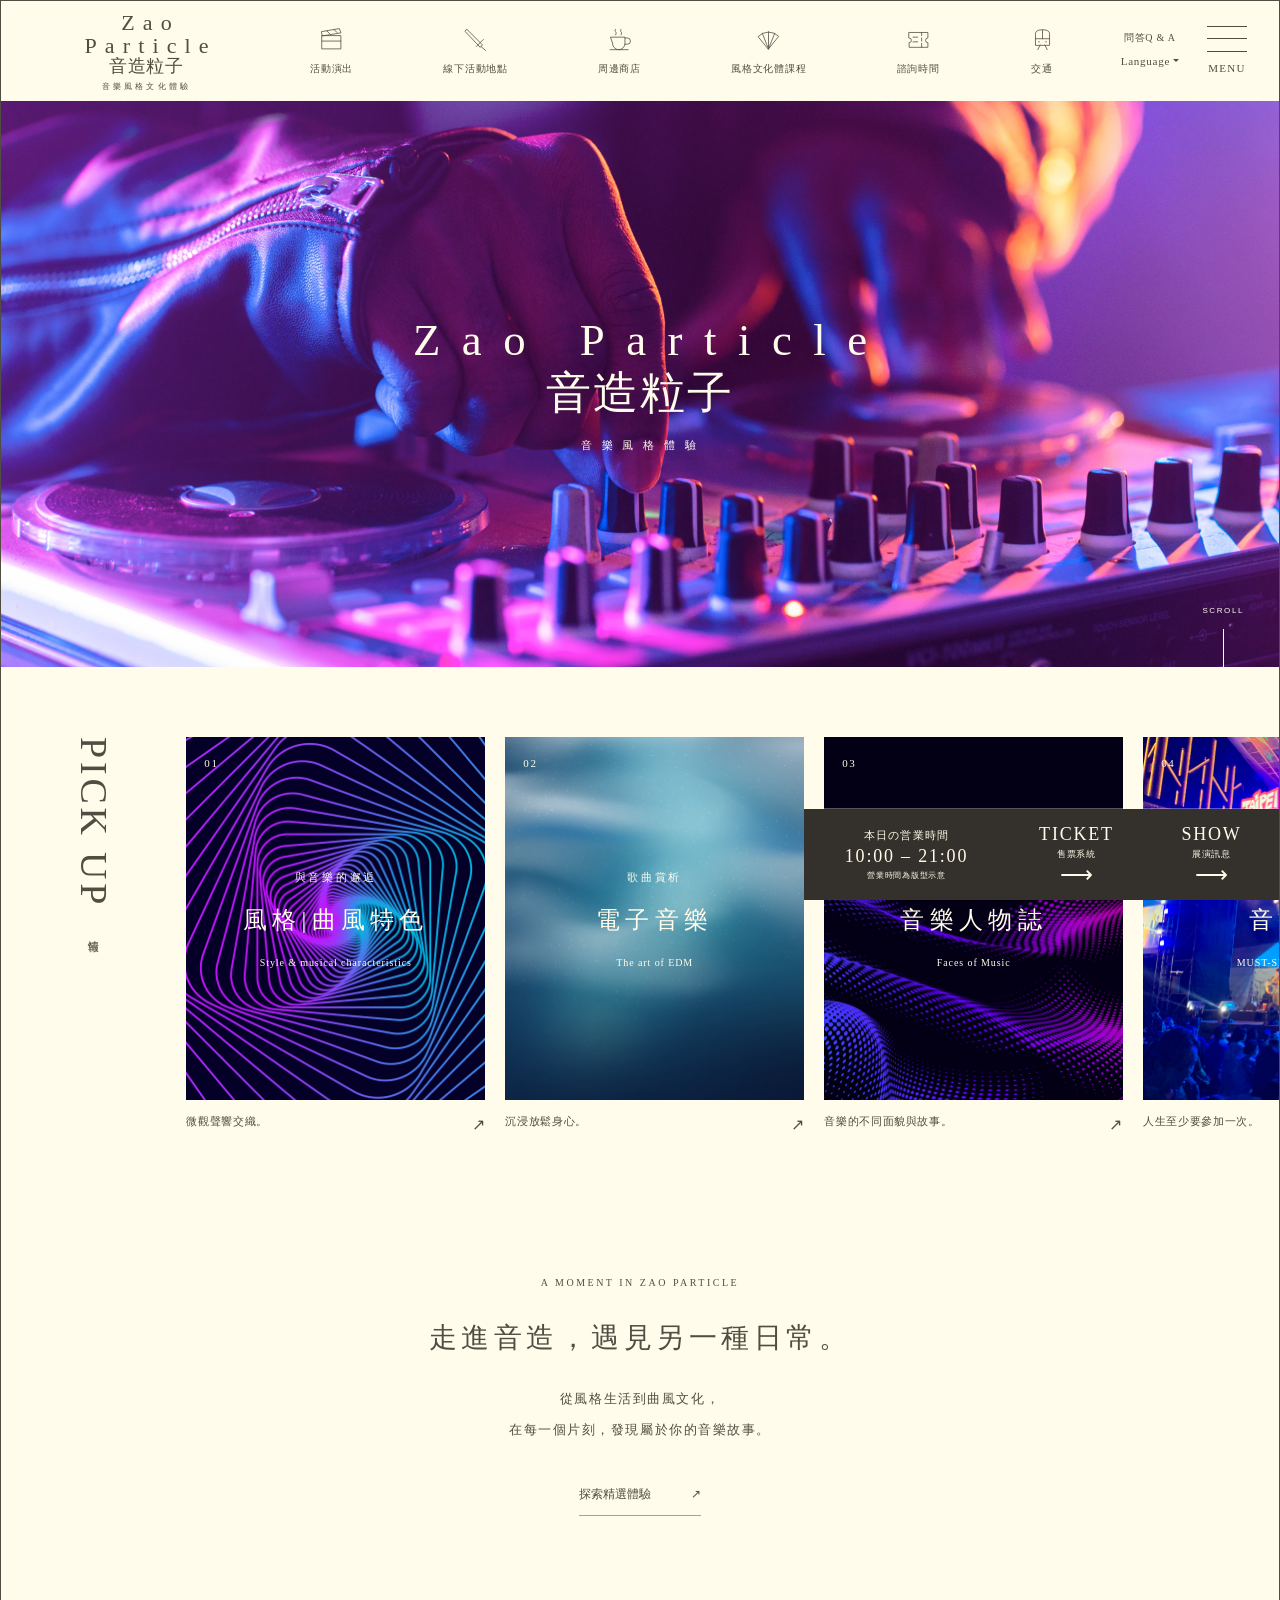
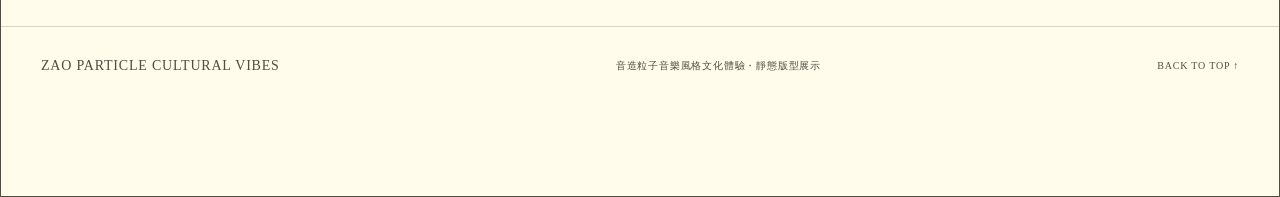
==== commit 737607cb: "add Meta Business Suite redo" ====
--- a/index.html
+++ b/index.html
@@ -35,8 +35,9 @@
       src="https://www.facebook.com/tr?id=1149183024741204&ev=PageView&noscript=1" /></noscript>
   <!-- End Meta Pixel Code -->
   </script>
-  fbq('track', 'Contact');
-  fbq('track', 'Search');
+  <script>
+    fbq('track', 'Contact');
+    fbq('track', 'Search');
   </script>
 </head>
 <body>
